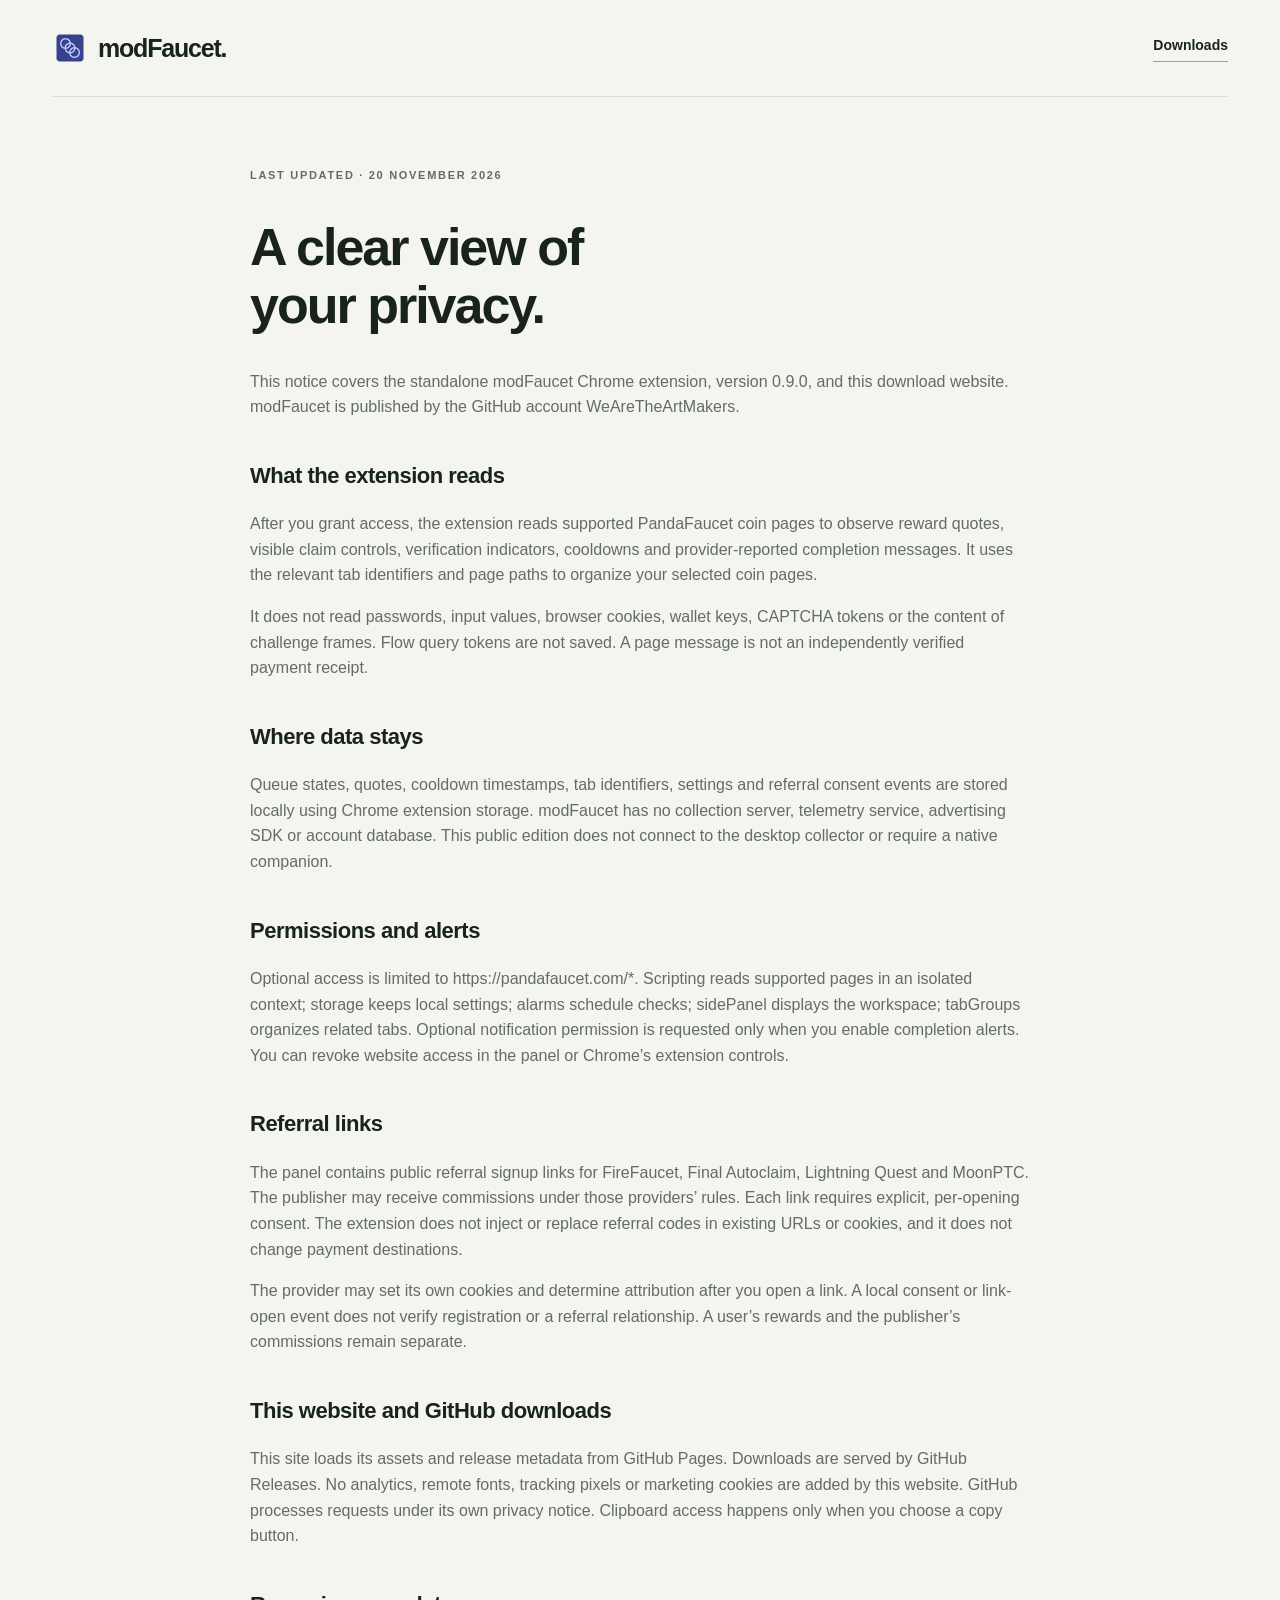
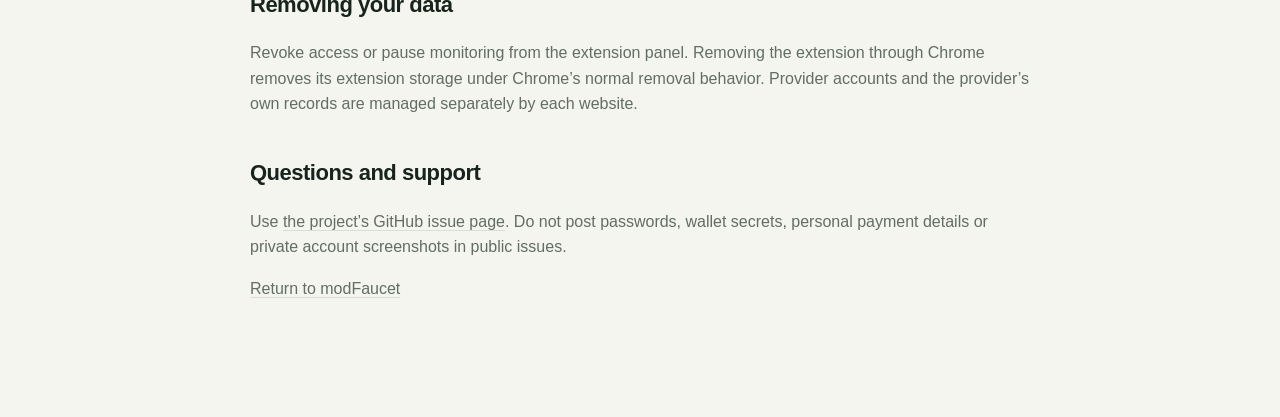
==== privacy.html @ c0ee74ca "Publish modFaucet download website and release metadata" ====
<!doctype html><html lang="en"><head><meta charset="utf-8"><meta name="viewport" content="width=device-width,initial-scale=1"><meta name="description" content="How modFaucet handles local page observations, permissions and optional referral links."><title>Privacy — modFaucet</title><link rel="icon" href="assets/icon.png"><link rel="stylesheet" href="styles.css"></head><body><header class="header wrap"><a class="brand" href="./"><img src="assets/icon.png" width="36" height="36" alt=""><span>modFaucet.</span></a><a class="text-link" href="./#releases">Downloads</a></header><main class="privacy-page wrap"><p class="eyebrow">LAST UPDATED · 20 NOVEMBER 2026</p><h1>A clear view of<br>your privacy.</h1><p>This notice covers the standalone modFaucet Chrome extension, version 0.9.0, and this download website. modFaucet is published by the GitHub account WeAreTheArtMakers.</p><h2>What the extension reads</h2><p>After you grant access, the extension reads supported PandaFaucet coin pages to observe reward quotes, visible claim controls, verification indicators, cooldowns and provider-reported completion messages. It uses the relevant tab identifiers and page paths to organize your selected coin pages.</p><p>It does not read passwords, input values, browser cookies, wallet keys, CAPTCHA tokens or the content of challenge frames. Flow query tokens are not saved. A page message is not an independently verified payment receipt.</p><h2>Where data stays</h2><p>Queue states, quotes, cooldown timestamps, tab identifiers, settings and referral consent events are stored locally using Chrome extension storage. modFaucet has no collection server, telemetry service, advertising SDK or account database. This public edition does not connect to the desktop collector or require a native companion.</p><h2>Permissions and alerts</h2><p>Optional access is limited to https://pandafaucet.com/*. Scripting reads supported pages in an isolated context; storage keeps local settings; alarms schedule checks; sidePanel displays the workspace; tabGroups organizes related tabs. Optional notification permission is requested only when you enable completion alerts. You can revoke website access in the panel or Chrome’s extension controls.</p><h2>Referral links</h2><p>The panel contains public referral signup links for FireFaucet, Final Autoclaim, Lightning Quest and MoonPTC. The publisher may receive commissions under those providers’ rules. Each link requires explicit, per-opening consent. The extension does not inject or replace referral codes in existing URLs or cookies, and it does not change payment destinations.</p><p>The provider may set its own cookies and determine attribution after you open a link. A local consent or link-open event does not verify registration or a referral relationship. A user’s rewards and the publisher’s commissions remain separate.</p><h2>This website and GitHub downloads</h2><p>This site loads its assets and release metadata from GitHub Pages. Downloads are served by GitHub Releases. No analytics, remote fonts, tracking pixels or marketing cookies are added by this website. GitHub processes requests under its own privacy notice. Clipboard access happens only when you choose a copy button.</p><h2>Removing your data</h2><p>Revoke access or pause monitoring from the extension panel. Removing the extension through Chrome removes its extension storage under Chrome’s normal removal behavior. Provider accounts and the provider’s own records are managed separately by each website.</p><h2>Questions and support</h2><p>Use <a href="https://github.com/WeAreTheArtMakers/modFaucet/issues" target="_blank" rel="noopener noreferrer">the project’s GitHub issue page</a>. Do not post passwords, wallet secrets, personal payment details or private account screenshots in public issues.</p><p><a href="./">Return to modFaucet</a></p></main></body></html>
---- styles.css ----
:root{--paper:#f4f5ef;--ink:#18231e;--muted:#626d65;--line:#d8dfd4;--lime:#d8f59b;--forest:#203c30;--white:#fff;--radius:18px;font:16px/1.6 -apple-system,BlinkMacSystemFont,"Segoe UI",Arial,sans-serif;color:var(--ink);background:var(--paper)}*{box-sizing:border-box}html{scroll-behavior:smooth;scroll-padding-top:25px}body{margin:0}a{color:inherit;text-decoration:none}button,input{font:inherit}button,a{touch-action:manipulation}button{cursor:pointer}button:focus-visible,a:focus-visible,summary:focus-visible{outline:3px solid #6a8164;outline-offset:5px}img{max-width:100%;height:auto}.wrap{max-width:1280px;width:calc(100% - 104px);margin:0 auto}.skip{position:absolute;left:20px;top:-100px;padding:12px;background:var(--ink);color:#fff;z-index:99}.skip:focus{top:10px}.header{display:flex;align-items:center;justify-content:space-between;padding:28px 0;gap:25px;border-bottom:1px solid var(--line)}.brand{display:flex;align-items:center;gap:10px;font-weight:720;font-size:25px;letter-spacing:-1.2px;white-space:nowrap}.brand-dot{color:#7c9860}.header nav{display:flex;gap:30px;font-size:14px;color:var(--muted)}.header nav a:hover{color:var(--ink)}.button{display:inline-flex;align-items:center;justify-content:center;gap:13px;padding:17px 24px;min-height:58px;border:1px solid transparent;border-radius:10px;font-size:15px;font-weight:650;line-height:1.2;transition:transform .18s,background .18s;white-space:nowrap}.button:hover{transform:translateY(-2px)}.button-small{padding:12px 18px;min-height:44px;font-size:13px}.dark{color:#fff;background:var(--ink)}.dark:hover{background:#314b3b}.lime{background:var(--lime);color:var(--ink)}.lime:hover{background:#e3ffb0}.button svg{width:20px;height:20px;stroke:currentColor;fill:none;stroke-width:1.8;stroke-linecap:round;stroke-linejoin:round}.hero{display:grid;grid-template-columns:1fr 1.08fr;align-items:center;gap:38px;padding:77px 0 80px}.eyebrow{font-size:11px;letter-spacing:1.7px;font-weight:700;line-height:1.6;margin:0 0 20px;color:var(--muted)}.chrome-mark{font-size:16px;margin-right:6px}.hero h1{font-size:clamp(48px,5.6vw,78px);font-weight:650;letter-spacing:-4.5px;line-height:1.06;margin:0 0 28px}.hero h1 em{font-style:normal;color:#637e4b}.lede{font-size:18px;line-height:1.75;color:var(--muted);max-width:440px;margin:0 0 30px}.hero-actions{display:flex;align-items:center;gap:24px}.text-link{font-size:14px;font-weight:600;border-bottom:1px solid #99a58f;padding-bottom:4px}.download-meta{display:flex;gap:13px;flex-wrap:wrap;color:var(--muted);font-size:12px;margin:19px 0 0}.download-meta span+span:before{content:'·';margin-right:13px;color:#9ca893}.install-note{font-size:12px;color:var(--muted);margin:6px 0 0}.product-stage{background:#dce7d4;border-radius:22px;padding:22px 23px 20px;position:relative;min-width:0}.stage-top{display:flex;justify-content:space-between;gap:10px;font-size:8px;letter-spacing:1px;font-weight:650;margin:0 0 18px;color:#4a6148}.preview-badge{font-size:8px;letter-spacing:0;font-weight:400;border:1px solid #b5c5ac;border-radius:20px;padding:1px 6px;white-space:nowrap}.browser-shell{background:#fafbf7;border-radius:13px;box-shadow:0 24px 45px -25px #24442e66;border:1px solid #c7d3bd;overflow:hidden}.browser-toolbar{height:39px;background:#eaf0e3;display:flex;align-items:center;gap:18px;padding:0 14px;border-bottom:1px solid #d6dfce}.window-dots{display:flex;gap:5px}.window-dots i{width:6px;height:6px;border-radius:50%;background:#b4bfaa}.tab-pill{background:#bad699;padding:4px 9px;border-radius:5px;font-size:9px;color:#304b25;font-weight:600}.tab-pill b{margin-left:8px;font-size:8px;border-radius:3px;padding:0 3px;background:#e6f3d7}.browser-plus{color:#859879;font-size:14px}.browser-url{font-size:9px;color:#7b8873;height:31px;background:#f4f6ef;padding:7px 15px;border-bottom:1px solid #e0e6da}.browser-url span{margin-right:13px}.browser-content{display:grid;grid-template-columns:.7fr 1fr;min-height:354px}.site-outline{display:flex;align-items:center;flex-direction:column;padding:43px 18px;color:#839077;background:repeating-linear-gradient(0deg,#f6f8f1,#f6f8f1 44px,#f1f4e9 44px,#f1f4e9 45px)}.panda{font-size:35px;filter:grayscale(1);opacity:.6;margin-bottom:18px}.outline-line{height:5px;background:#dfe6d7;width:55px;margin:4px;border-radius:5px}.outline-line.long{width:87px}.site-coin{border:1px solid #c9d6bc;border-radius:50%;height:63px;width:63px;display:grid;place-items:center;font-size:12px;font-weight:700;margin:25px 0 15px;background:#eaf0df}.site-outline>span{font-size:10px;line-height:1.6;text-align:center}.extension-preview{margin:0;background:#15291f;color:#eef6e7;padding:20px 17px;box-shadow:-10px 0 30px #334a3012;min-width:0}.preview-brand{display:flex;gap:6px;align-items:center;font-size:12px;font-weight:650}.preview-brand span{margin-left:auto;font-size:8px;color:#a7b89a;font-weight:400}.preview-brand img{width:24px;height:24px}.mini-eyebrow{font-size:8px;letter-spacing:1.3px;color:#a5bb94;margin:21px 0 8px}.extension-preview h2{font-size:24px;font-weight:550;letter-spacing:-.8px;line-height:1.16;margin:0 0 13px}.preview-counts{display:flex;gap:6px;margin-bottom:13px}.preview-counts span{border:1px solid #3a4b33;color:#c6d5bb;font-size:8px;padding:3px 7px;border-radius:12px}.preview-next{background:var(--lime);color:#24351a;border:0;width:100%;padding:12px 8px;border-radius:7px;font-size:11px;font-weight:650;text-align:center}.preview-next:hover{background:#e8ffb8}.preview-row{display:flex;align-items:center;gap:8px;padding:12px 0;border-bottom:1px solid #30412a}.coin-icon{width:24px;height:24px;border-radius:50%;display:grid;place-items:center;font-size:13px;flex-shrink:0}.usdt{background:#83bda5;color:#143c2b}.doge{background:#b5a473;color:#3c351f}.eth{background:#969cc2;color:#222546}.preview-row div{flex:1;min-width:0}.preview-row b{display:block;font-size:10px;font-weight:550}.preview-row small{display:block;color:#9aae8d;font-size:8px;margin-top:1px}.ready-tag{font-size:8px;color:#cee5a9}.time-tag{font-size:8px;color:#b2c19f}.preview-footer{font-size:7px;color:#9aaf8c;margin-top:14px}.stage-caption{display:flex;align-items:center;gap:12px;margin-top:22px}.caption-line{width:26px;height:1px;background:#91a77c}.stage-caption p{font-size:12px;line-height:1.4;margin:0;color:#546b48}.stage-caption strong{font-weight:600;color:#284225}.caption-label{font-size:8px;letter-spacing:1px;margin-left:auto;color:#758b68;text-align:right;max-width:90px}.coin-band{border-top:1px solid var(--line);border-bottom:1px solid var(--line);padding:26px 0}.coin-band>.wrap{display:flex;align-items:center;gap:36px}.coin-band p{font-size:9px;letter-spacing:1.3px;font-weight:650;color:#819076;max-width:120px;margin:0}.coin-ticker{display:flex;flex-wrap:wrap;justify-content:space-between;gap:15px;flex:1;color:#607253;font-size:13px;font-weight:650;letter-spacing:.5px}.section{padding-top:100px;padding-bottom:100px}.section-heading{display:flex;align-items:flex-start;flex-wrap:wrap;column-gap:50px}.section-heading>.eyebrow{width:100%;margin-bottom:18px}.section-heading h2,.privacy-strip h2,.download-section h2,.faq h2,.final-cta h2{font-size:clamp(32px,3.5vw,46px);letter-spacing:-2px;line-height:1.13;font-weight:580;margin:0}.section-heading>p:not(.eyebrow){font-size:16px;max-width:310px;color:var(--muted);margin:8px 0 0 auto}.workflow-list{margin-top:48px;border-top:1px solid var(--line)}.workflow-list article{display:flex;align-items:flex-start;gap:25px;padding:28px 0;border-bottom:1px solid var(--line)}.feature-symbol{font-size:23px;color:#6b8654;width:35px;flex-shrink:0;line-height:1.5}.workflow-list article>div:nth-child(2){max-width:650px}.workflow-list h3{font-size:20px;font-weight:600;letter-spacing:-.5px;margin:0 0 8px}.workflow-list p{font-size:15px;color:var(--muted);max-width:630px;margin:0;line-height:1.8}.feature-label{margin-left:auto;font-size:9px;letter-spacing:1px;color:#829277;padding-top:8px;white-space:nowrap}.privacy-strip{background:#e6ecdF;padding:42px 48px;border-radius:18px;display:grid;grid-template-columns:1fr 1fr;gap:50px;align-items:center}.privacy-strip .eyebrow{font-size:9px;margin-bottom:12px;display:block}.privacy-strip h2{font-size:36px}.privacy-strip p{font-size:16px;color:#5d6f52;margin-top:0}.download-section{background:#17291f;color:#eff6e7;margin-top:100px}.release-layout{display:grid;grid-template-columns:1fr 1fr;gap:95px;align-items:center}.download-section .eyebrow{color:#a6b995}.download-section h2{font-size:57px;line-height:1.08}.release-intro{font-size:17px;color:#bdccae;line-height:1.7;margin-top:22px}.release-note{font-size:12px;color:#9db18d;line-height:1.8;margin-top:30px}.release-box{padding:30px;border:1px solid #49613b;border-radius:16px;background:#203526}.release-title{display:flex;justify-content:space-between;gap:8px;color:#c5dcad;font-size:12px}.release-tag{font-size:9px;letter-spacing:1px}.release-box h3{font-size:27px;font-weight:550;letter-spacing:-.9px;margin:28px 0 9px}.release-box>p{font-size:14px;color:#aabf9b;max-width:350px}.release-box>.button{width:100%;margin-top:17px}.file-details{display:flex;flex-wrap:wrap;gap:15px;font-size:10px;color:#a6b995;margin:14px 0 20px}.checksum,.history{border-top:1px solid #405637;padding:13px 0 0;margin-top:12px;font-size:12px;color:#bdd0ac}.checksum summary,.history summary{cursor:pointer}.checksum p{font-size:12px}.checksum code{display:block;word-break:break-all;font-size:10px;color:#d5e8c3;margin:12px 0}.checksum button,.copy-address{border:1px solid #718364;border-radius:6px;padding:6px 10px;font-size:11px;color:inherit;background:transparent;cursor:pointer}.history article{margin:13px 0}.history a{text-decoration:underline}.install-steps{list-style:none;counter-reset:steps;padding:0;margin:45px 0 0;display:grid;grid-template-columns:repeat(3,1fr);gap:40px}.install-steps li{counter-increment:steps;border-top:1px solid var(--line);padding:23px 0 0}.install-steps li:before{content:counter(steps);display:inline-grid;place-items:center;background:#e5ecdC;width:28px;height:28px;border-radius:50%;font-size:12px;color:#5c7447;margin-right:9px}.install-steps li>span{font-weight:600;font-size:16px}.install-steps p{font-size:14px;color:var(--muted);line-height:1.85;margin:15px 0 12px}code{font-size:.88em;background:#5d73400d;border-radius:4px;padding:2px 4px;overflow-wrap:anywhere}.faq{display:grid;grid-template-columns:.85fr 1.15fr;gap:80px;border-top:1px solid var(--line)}.faq h2{font-size:38px}.faq details{border-bottom:1px solid var(--line);padding:18px 0}.faq details:first-child{padding-top:0}.faq summary{cursor:pointer;list-style:none;font-size:16px;font-weight:550;display:flex;justify-content:space-between;gap:20px}.faq summary:after{content:'+';color:#6d825b}.faq details[open] summary:after{content:'−'}.faq details p{font-size:14px;color:var(--muted);line-height:1.8;max-width:580px}.final-cta{display:flex;align-items:center;justify-content:space-between;gap:40px;padding:45px 0 70px}.final-cta .eyebrow{font-size:9px;margin-bottom:15px}.final-cta h2{font-size:42px}.footer{display:flex;align-items:center;flex-wrap:wrap;gap:22px;padding:30px 0;border-top:1px solid var(--line)}.footer .brand{font-size:20px}.footer p{font-size:10px;color:var(--muted);max-width:250px;line-height:1.7;margin:0 0 0 10px}.footer>div{display:flex;gap:20px;margin-left:auto;font-size:12px}.footer small{font-size:10px;color:var(--muted)}dialog{max-width:470px;width:calc(100% - 32px);padding:35px;border:1px solid #c4cfbb;border-radius:20px;color:var(--ink);background:var(--paper);box-shadow:0 30px 100px #071b2a44}dialog::backdrop{background:#10291ec2;backdrop-filter:blur(5px)}dialog h2{font-size:38px;line-height:1.12;letter-spacing:-1.8px;font-weight:600;margin:12px 0 25px}dialog ol{padding-left:20px;font-size:14px;color:var(--muted)}dialog li{margin-bottom:13px;padding-left:5px}dialog .button{width:100%;font-size:13px;margin-top:10px}.dialog-close{position:absolute;right:14px;top:9px;background:none;border:0;font-size:28px;color:var(--muted)}.dialog-note{font-size:11px;color:var(--muted);margin-bottom:0}#toast:empty{display:none}#toast{position:fixed;bottom:22px;left:50%;transform:translateX(-50%);padding:12px 22px;border:1px solid #819c67;border-radius:10px;color:#eff5e8;background:#263e2c;font-size:13px;box-shadow:0 8px 35px #0a211f33;max-width:calc(100% - 30px);z-index:50}.privacy-page{max-width:780px;padding:70px 0 100px}.privacy-page h1{font-size:52px;letter-spacing:-2px;line-height:1.1}.privacy-page h2{font-size:22px;letter-spacing:-.5px;margin-top:38px}.privacy-page p,.privacy-page li{color:var(--muted)}.privacy-page a{border-bottom:1px solid var(--line)}
@media(min-width:1450px){.hero h1{font-size:80px}}@media(max-width:1100px){.wrap{width:calc(100% - 64px)}.hero{gap:25px}.hero h1{letter-spacing:-3px}.hero-actions{gap:16px;flex-wrap:wrap}.product-stage{padding:18px}.browser-content{grid-template-columns:.55fr 1fr}.site-outline{padding:43px 10px}.release-layout{gap:55px}.extension-preview{padding:18px 13px}.preview-brand span{display:none}.caption-label{display:none}.feature-label{display:none}}@media(max-width:800px){.header nav{gap:20px}.header nav a:first-child{display:none}.hero{grid-template-columns:1fr;gap:45px;padding-top:48px;padding-bottom:50px}.hero h1{font-size:65px;letter-spacing:-3.8px}.hero-copy{max-width:580px}.lede{max-width:500px}.product-stage{padding:22px;max-width:600px;width:100%;justify-self:center}.browser-content{grid-template-columns:.8fr 1fr}.extension-preview{padding:22px}.preview-brand span{display:block}.stage-top,.preview-badge{font-size:9px}.preview-brand{font-size:14px}.extension-preview h2{font-size:30px}.preview-next{font-size:13px}.preview-row b{font-size:12px}.preview-row small{font-size:10px}.preview-counts span,.ready-tag,.time-tag{font-size:10px}.mini-eyebrow{font-size:10px}.preview-footer{font-size:9px}.site-outline>span{font-size:12px}.caption-label{display:block}.coin-band>.wrap{display:block}.coin-band p{max-width:none;margin-bottom:15px}.coin-ticker{justify-content:flex-start;gap:20px}.section{padding-top:65px;padding-bottom:65px}.section-heading>p:not(.eyebrow){margin:20px 0 0;max-width:450px}.section-heading h2{width:100%;font-size:39px}.privacy-strip{padding:30px;gap:30px}.privacy-strip h2{font-size:31px}.privacy-strip p{font-size:14px}.release-layout{grid-template-columns:1fr;gap:30px}.download-section{margin-top:65px}.download-section h2{font-size:48px}.release-note{margin-top:15px}.release-box{max-width:600px}.install-steps{grid-template-columns:1fr;gap:20px}.install-steps li{padding-top:18px}.install-steps p{max-width:600px}.faq{grid-template-columns:1fr;gap:35px}.footer p{display:none}.footer small{width:100%}}@media(max-width:480px){.wrap{width:calc(100% - 40px)}.header{gap:12px;padding:20px 0}.header .brand{font-size:23px}.header .brand img{width:31px}.header nav{display:none}.button-small{font-size:11px;padding:11px 12px}.hero{padding-top:38px;gap:35px}.hero .eyebrow{font-size:9px;letter-spacing:1.2px}.hero h1{font-size:51px;letter-spacing:-3px}.lede{font-size:16px}.hero-actions{gap:20px}.hero-actions>.button{padding:17px 22px}.text-link{font-size:13px}.download-meta{font-size:11px;gap:10px}.download-meta span+span:before{margin-right:10px}.install-note{font-size:10px}.product-stage{padding:14px 12px 18px;border-radius:15px}.stage-top{font-size:7px;gap:4px;margin-bottom:12px}.preview-badge{font-size:7px}.browser-content{grid-template-columns:.6fr 1fr;min-height:330px}.extension-preview{padding:16px 12px}.preview-brand{font-size:11px}.preview-brand span{display:none}.extension-preview h2{font-size:25px}.preview-next{font-size:11px}.preview-row b{font-size:10px}.preview-row small{font-size:8px}.preview-counts span,.ready-tag,.time-tag{font-size:8px}.preview-footer{font-size:7px}.site-outline{padding:35px 5px}.site-outline>span{font-size:9px}.outline-line.long{width:60px}.outline-line{width:40px}.panda{font-size:29px}.stage-caption{gap:9px;margin-top:18px}.stage-caption p{font-size:11px}.caption-label{font-size:7px;max-width:90px}.coin-ticker{font-size:12px;gap:16px}.workflow-list article{gap:15px}.feature-symbol{width:24px;font-size:21px}.workflow-list h3{font-size:18px}.workflow-list p{font-size:14px}.privacy-strip{grid-template-columns:1fr;gap:20px;padding:28px}.privacy-strip p{font-size:15px}.release-box{padding:22px}.release-box h3{font-size:25px}.release-layout{gap:35px}.download-section h2{font-size:44px}.file-details{font-size:9px;gap:12px}.section-heading h2,.faq h2{font-size:34px}.final-cta{align-items:flex-start;flex-direction:column;gap:28px;padding-top:10px;padding-bottom:45px}.final-cta h2{font-size:36px}.footer{gap:18px}.footer>div{gap:15px;font-size:11px}.footer .brand{font-size:19px}.footer .brand img{width:24px}.privacy-page h1{font-size:41px}}@media(prefers-reduced-motion:reduce){html{scroll-behavior:auto}*,*:before,*:after{transition:none!important;animation:none!important}}

/* Keep live instructions readable; miniature preview typography is illustrative. */
.workflow-list p,.faq details p,.install-steps p,.release-box>p{font-size:16px}.file-details{font-size:12px}.install-note{font-size:12px}.release-note{font-size:14px}
@media(max-width:380px){.header{gap:8px}.header .brand{font-size:20px;gap:5px}.header .brand img{width:25px}.header>.button{font-size:10px;padding:10px 8px;min-height:40px}.hero h1{font-size:47px;letter-spacing:-2.8px}.preview-brand{font-size:10px}.preview-brand img{width:20px}.preview-row{gap:5px}.coin-icon{width:20px;height:20px}.extension-preview{padding:15px 9px}}
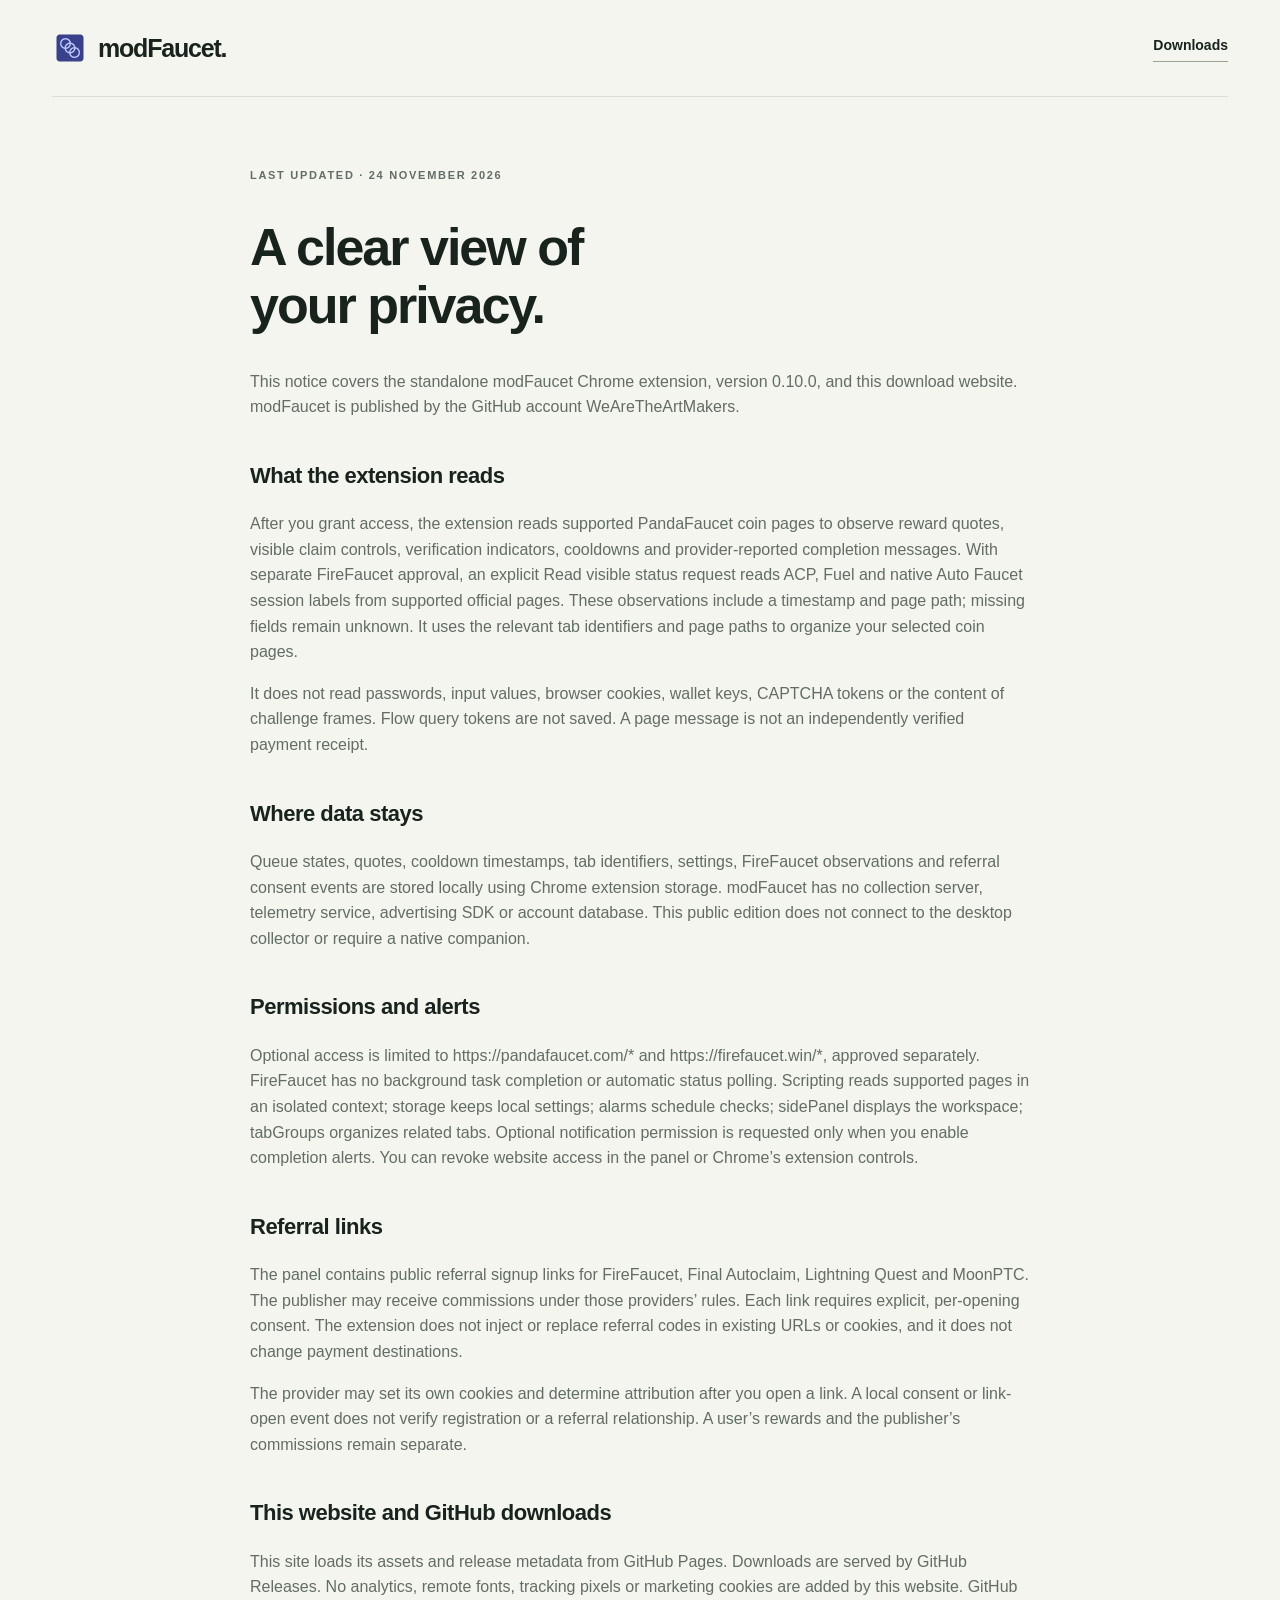
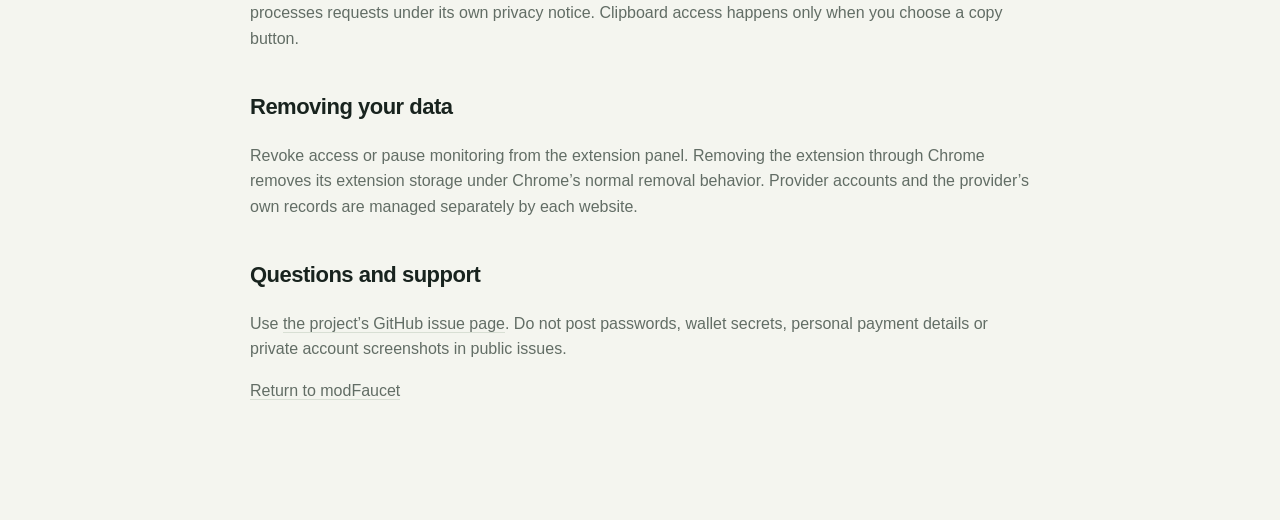
==== commit a49d3e1b: "Add FireFaucet workspace preview and v0.10.0 downloads" ====
--- a/privacy.html
+++ b/privacy.html
@@ -1 +1 @@
-<!doctype html><html lang="en"><head><meta charset="utf-8"><meta name="viewport" content="width=device-width,initial-scale=1"><meta name="description" content="How modFaucet handles local page observations, permissions and optional referral links."><title>Privacy — modFaucet</title><link rel="icon" href="assets/icon.png"><link rel="stylesheet" href="styles.css"></head><body><header class="header wrap"><a class="brand" href="./"><img src="assets/icon.png" width="36" height="36" alt=""><span>modFaucet.</span></a><a class="text-link" href="./#releases">Downloads</a></header><main class="privacy-page wrap"><p class="eyebrow">LAST UPDATED · 20 NOVEMBER 2026</p><h1>A clear view of<br>your privacy.</h1><p>This notice covers the standalone modFaucet Chrome extension, version 0.9.0, and this download website. modFaucet is published by the GitHub account WeAreTheArtMakers.</p><h2>What the extension reads</h2><p>After you grant access, the extension reads supported PandaFaucet coin pages to observe reward quotes, visible claim controls, verification indicators, cooldowns and provider-reported completion messages. It uses the relevant tab identifiers and page paths to organize your selected coin pages.</p><p>It does not read passwords, input values, browser cookies, wallet keys, CAPTCHA tokens or the content of challenge frames. Flow query tokens are not saved. A page message is not an independently verified payment receipt.</p><h2>Where data stays</h2><p>Queue states, quotes, cooldown timestamps, tab identifiers, settings and referral consent events are stored locally using Chrome extension storage. modFaucet has no collection server, telemetry service, advertising SDK or account database. This public edition does not connect to the desktop collector or require a native companion.</p><h2>Permissions and alerts</h2><p>Optional access is limited to https://pandafaucet.com/*. Scripting reads supported pages in an isolated context; storage keeps local settings; alarms schedule checks; sidePanel displays the workspace; tabGroups organizes related tabs. Optional notification permission is requested only when you enable completion alerts. You can revoke website access in the panel or Chrome’s extension controls.</p><h2>Referral links</h2><p>The panel contains public referral signup links for FireFaucet, Final Autoclaim, Lightning Quest and MoonPTC. The publisher may receive commissions under those providers’ rules. Each link requires explicit, per-opening consent. The extension does not inject or replace referral codes in existing URLs or cookies, and it does not change payment destinations.</p><p>The provider may set its own cookies and determine attribution after you open a link. A local consent or link-open event does not verify registration or a referral relationship. A user’s rewards and the publisher’s commissions remain separate.</p><h2>This website and GitHub downloads</h2><p>This site loads its assets and release metadata from GitHub Pages. Downloads are served by GitHub Releases. No analytics, remote fonts, tracking pixels or marketing cookies are added by this website. GitHub processes requests under its own privacy notice. Clipboard access happens only when you choose a copy button.</p><h2>Removing your data</h2><p>Revoke access or pause monitoring from the extension panel. Removing the extension through Chrome removes its extension storage under Chrome’s normal removal behavior. Provider accounts and the provider’s own records are managed separately by each website.</p><h2>Questions and support</h2><p>Use <a href="https://github.com/WeAreTheArtMakers/modFaucet/issues" target="_blank" rel="noopener noreferrer">the project’s GitHub issue page</a>. Do not post passwords, wallet secrets, personal payment details or private account screenshots in public issues.</p><p><a href="./">Return to modFaucet</a></p></main></body></html>
+<!doctype html><html lang="en"><head><meta charset="utf-8"><meta name="viewport" content="width=device-width,initial-scale=1"><meta name="description" content="How modFaucet handles local page observations, permissions and optional referral links."><title>Privacy — modFaucet</title><link rel="icon" href="assets/icon.png"><link rel="stylesheet" href="styles.css"></head><body><header class="header wrap"><a class="brand" href="./"><img src="assets/icon.png" width="36" height="36" alt=""><span>modFaucet.</span></a><a class="text-link" href="./#releases">Downloads</a></header><main class="privacy-page wrap"><p class="eyebrow">LAST UPDATED · 24 NOVEMBER 2026</p><h1>A clear view of<br>your privacy.</h1><p>This notice covers the standalone modFaucet Chrome extension, version 0.10.0, and this download website. modFaucet is published by the GitHub account WeAreTheArtMakers.</p><h2>What the extension reads</h2><p>After you grant access, the extension reads supported PandaFaucet coin pages to observe reward quotes, visible claim controls, verification indicators, cooldowns and provider-reported completion messages. With separate FireFaucet approval, an explicit Read visible status request reads ACP, Fuel and native Auto Faucet session labels from supported official pages. These observations include a timestamp and page path; missing fields remain unknown. It uses the relevant tab identifiers and page paths to organize your selected coin pages.</p><p>It does not read passwords, input values, browser cookies, wallet keys, CAPTCHA tokens or the content of challenge frames. Flow query tokens are not saved. A page message is not an independently verified payment receipt.</p><h2>Where data stays</h2><p>Queue states, quotes, cooldown timestamps, tab identifiers, settings, FireFaucet observations and referral consent events are stored locally using Chrome extension storage. modFaucet has no collection server, telemetry service, advertising SDK or account database. This public edition does not connect to the desktop collector or require a native companion.</p><h2>Permissions and alerts</h2><p>Optional access is limited to https://pandafaucet.com/* and https://firefaucet.win/*, approved separately. FireFaucet has no background task completion or automatic status polling. Scripting reads supported pages in an isolated context; storage keeps local settings; alarms schedule checks; sidePanel displays the workspace; tabGroups organizes related tabs. Optional notification permission is requested only when you enable completion alerts. You can revoke website access in the panel or Chrome’s extension controls.</p><h2>Referral links</h2><p>The panel contains public referral signup links for FireFaucet, Final Autoclaim, Lightning Quest and MoonPTC. The publisher may receive commissions under those providers’ rules. Each link requires explicit, per-opening consent. The extension does not inject or replace referral codes in existing URLs or cookies, and it does not change payment destinations.</p><p>The provider may set its own cookies and determine attribution after you open a link. A local consent or link-open event does not verify registration or a referral relationship. A user’s rewards and the publisher’s commissions remain separate.</p><h2>This website and GitHub downloads</h2><p>This site loads its assets and release metadata from GitHub Pages. Downloads are served by GitHub Releases. No analytics, remote fonts, tracking pixels or marketing cookies are added by this website. GitHub processes requests under its own privacy notice. Clipboard access happens only when you choose a copy button.</p><h2>Removing your data</h2><p>Revoke access or pause monitoring from the extension panel. Removing the extension through Chrome removes its extension storage under Chrome’s normal removal behavior. Provider accounts and the provider’s own records are managed separately by each website.</p><h2>Questions and support</h2><p>Use <a href="https://github.com/WeAreTheArtMakers/modFaucet/issues" target="_blank" rel="noopener noreferrer">the project’s GitHub issue page</a>. Do not post passwords, wallet secrets, personal payment details or private account screenshots in public issues.</p><p><a href="./">Return to modFaucet</a></p></main></body></html>
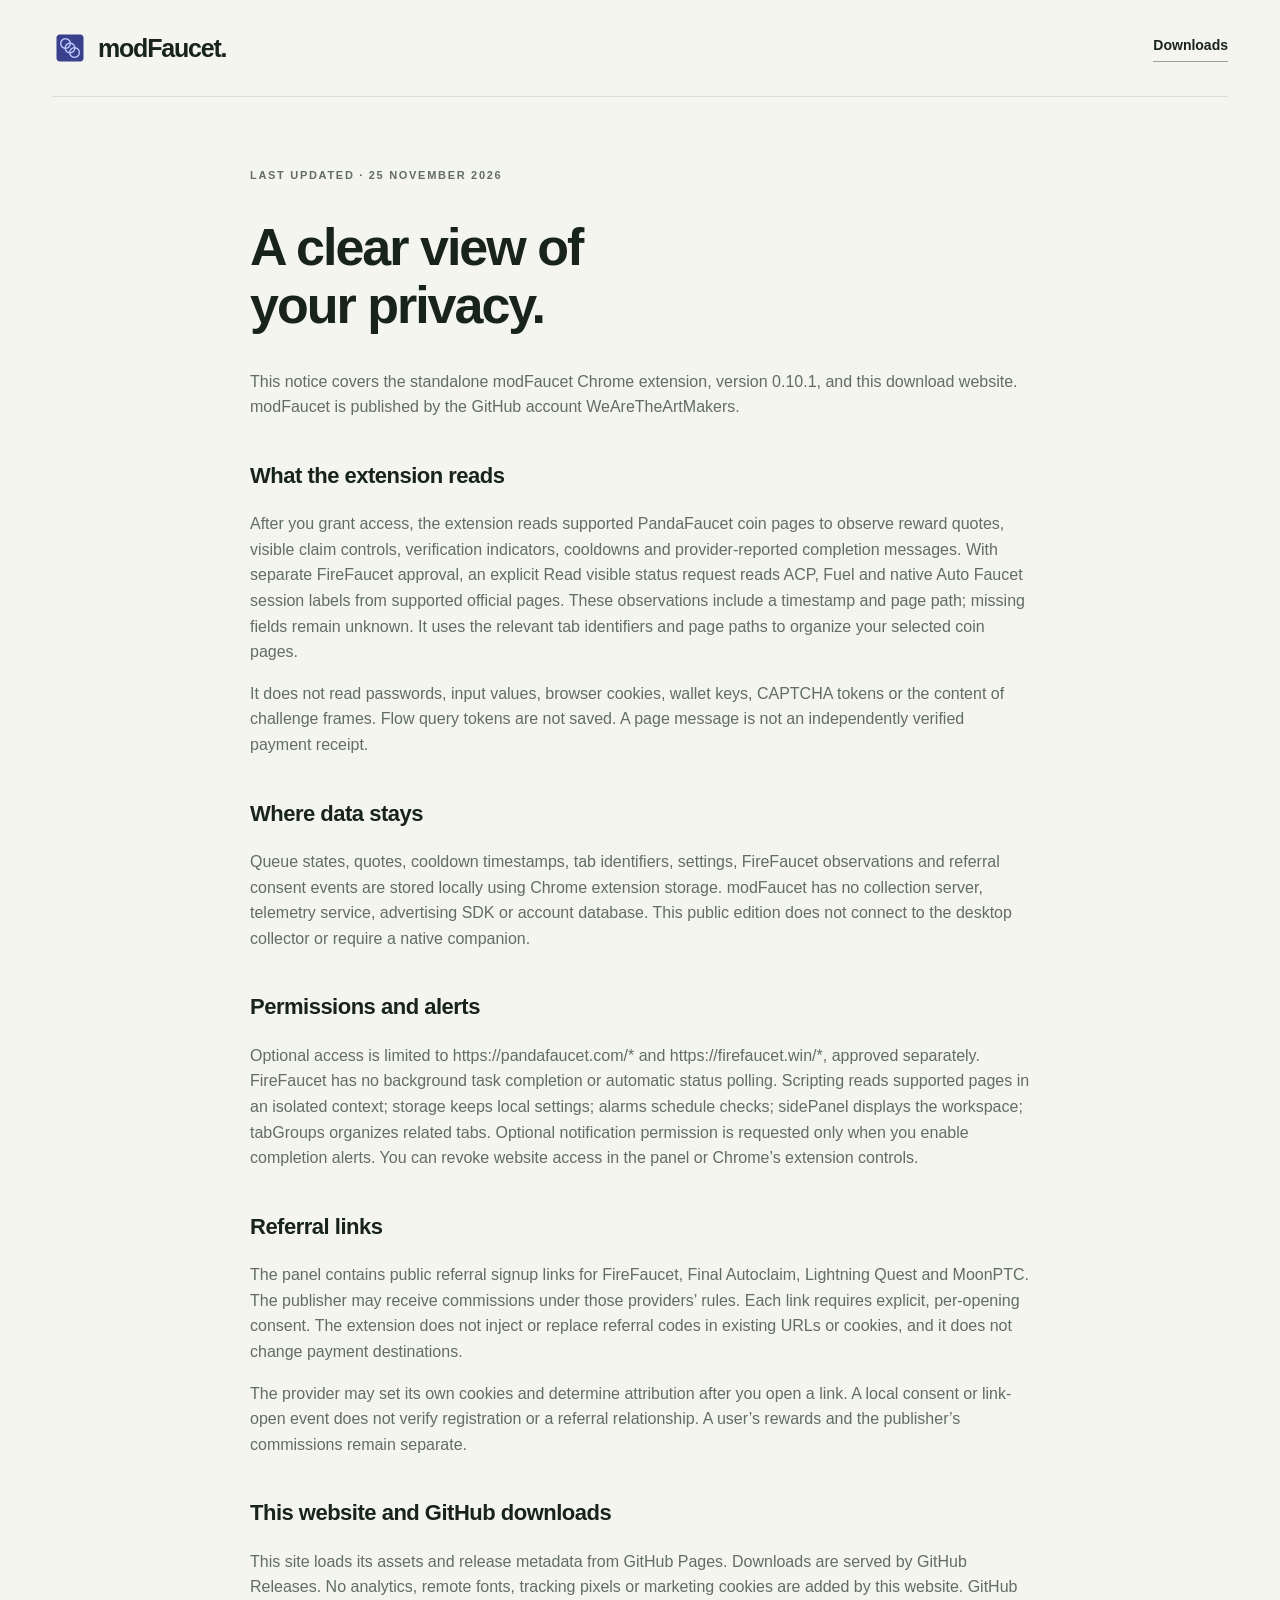
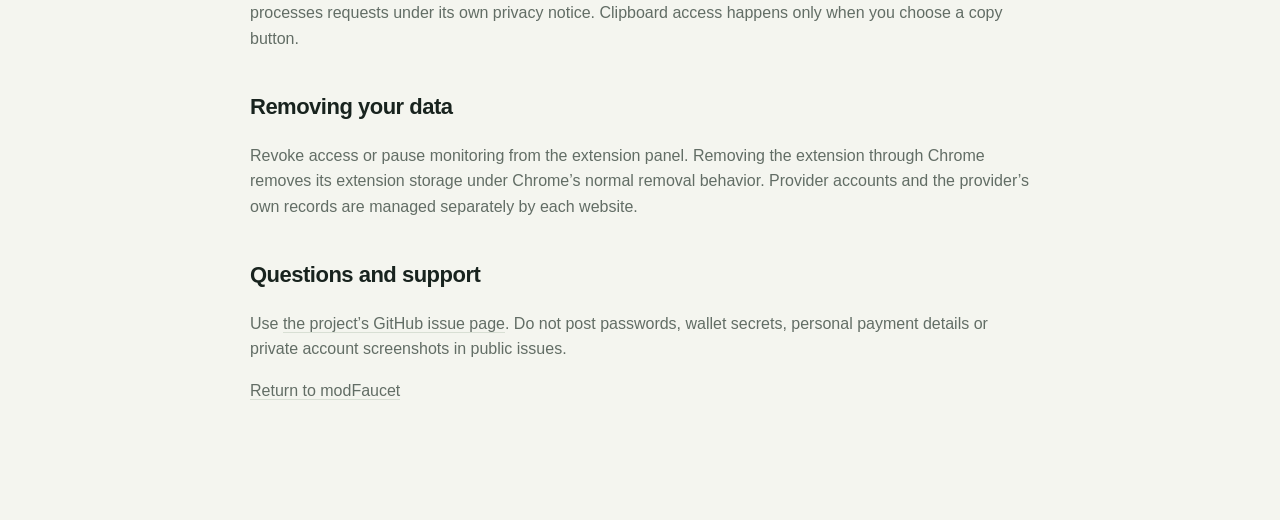
==== commit 1711d723: "Publish FireFaucet follow-up fixes v0.10.1" ====
--- a/privacy.html
+++ b/privacy.html
@@ -1 +1 @@
-<!doctype html><html lang="en"><head><meta charset="utf-8"><meta name="viewport" content="width=device-width,initial-scale=1"><meta name="description" content="How modFaucet handles local page observations, permissions and optional referral links."><title>Privacy — modFaucet</title><link rel="icon" href="assets/icon.png"><link rel="stylesheet" href="styles.css"></head><body><header class="header wrap"><a class="brand" href="./"><img src="assets/icon.png" width="36" height="36" alt=""><span>modFaucet.</span></a><a class="text-link" href="./#releases">Downloads</a></header><main class="privacy-page wrap"><p class="eyebrow">LAST UPDATED · 24 NOVEMBER 2026</p><h1>A clear view of<br>your privacy.</h1><p>This notice covers the standalone modFaucet Chrome extension, version 0.10.0, and this download website. modFaucet is published by the GitHub account WeAreTheArtMakers.</p><h2>What the extension reads</h2><p>After you grant access, the extension reads supported PandaFaucet coin pages to observe reward quotes, visible claim controls, verification indicators, cooldowns and provider-reported completion messages. With separate FireFaucet approval, an explicit Read visible status request reads ACP, Fuel and native Auto Faucet session labels from supported official pages. These observations include a timestamp and page path; missing fields remain unknown. It uses the relevant tab identifiers and page paths to organize your selected coin pages.</p><p>It does not read passwords, input values, browser cookies, wallet keys, CAPTCHA tokens or the content of challenge frames. Flow query tokens are not saved. A page message is not an independently verified payment receipt.</p><h2>Where data stays</h2><p>Queue states, quotes, cooldown timestamps, tab identifiers, settings, FireFaucet observations and referral consent events are stored locally using Chrome extension storage. modFaucet has no collection server, telemetry service, advertising SDK or account database. This public edition does not connect to the desktop collector or require a native companion.</p><h2>Permissions and alerts</h2><p>Optional access is limited to https://pandafaucet.com/* and https://firefaucet.win/*, approved separately. FireFaucet has no background task completion or automatic status polling. Scripting reads supported pages in an isolated context; storage keeps local settings; alarms schedule checks; sidePanel displays the workspace; tabGroups organizes related tabs. Optional notification permission is requested only when you enable completion alerts. You can revoke website access in the panel or Chrome’s extension controls.</p><h2>Referral links</h2><p>The panel contains public referral signup links for FireFaucet, Final Autoclaim, Lightning Quest and MoonPTC. The publisher may receive commissions under those providers’ rules. Each link requires explicit, per-opening consent. The extension does not inject or replace referral codes in existing URLs or cookies, and it does not change payment destinations.</p><p>The provider may set its own cookies and determine attribution after you open a link. A local consent or link-open event does not verify registration or a referral relationship. A user’s rewards and the publisher’s commissions remain separate.</p><h2>This website and GitHub downloads</h2><p>This site loads its assets and release metadata from GitHub Pages. Downloads are served by GitHub Releases. No analytics, remote fonts, tracking pixels or marketing cookies are added by this website. GitHub processes requests under its own privacy notice. Clipboard access happens only when you choose a copy button.</p><h2>Removing your data</h2><p>Revoke access or pause monitoring from the extension panel. Removing the extension through Chrome removes its extension storage under Chrome’s normal removal behavior. Provider accounts and the provider’s own records are managed separately by each website.</p><h2>Questions and support</h2><p>Use <a href="https://github.com/WeAreTheArtMakers/modFaucet/issues" target="_blank" rel="noopener noreferrer">the project’s GitHub issue page</a>. Do not post passwords, wallet secrets, personal payment details or private account screenshots in public issues.</p><p><a href="./">Return to modFaucet</a></p></main></body></html>
+<!doctype html><html lang="en"><head><meta charset="utf-8"><meta name="viewport" content="width=device-width,initial-scale=1"><meta name="description" content="How modFaucet handles local page observations, permissions and optional referral links."><title>Privacy — modFaucet</title><link rel="icon" href="assets/icon.png"><link rel="stylesheet" href="styles.css"></head><body><header class="header wrap"><a class="brand" href="./"><img src="assets/icon.png" width="36" height="36" alt=""><span>modFaucet.</span></a><a class="text-link" href="./#releases">Downloads</a></header><main class="privacy-page wrap"><p class="eyebrow">LAST UPDATED · 25 NOVEMBER 2026</p><h1>A clear view of<br>your privacy.</h1><p>This notice covers the standalone modFaucet Chrome extension, version 0.10.1, and this download website. modFaucet is published by the GitHub account WeAreTheArtMakers.</p><h2>What the extension reads</h2><p>After you grant access, the extension reads supported PandaFaucet coin pages to observe reward quotes, visible claim controls, verification indicators, cooldowns and provider-reported completion messages. With separate FireFaucet approval, an explicit Read visible status request reads ACP, Fuel and native Auto Faucet session labels from supported official pages. These observations include a timestamp and page path; missing fields remain unknown. It uses the relevant tab identifiers and page paths to organize your selected coin pages.</p><p>It does not read passwords, input values, browser cookies, wallet keys, CAPTCHA tokens or the content of challenge frames. Flow query tokens are not saved. A page message is not an independently verified payment receipt.</p><h2>Where data stays</h2><p>Queue states, quotes, cooldown timestamps, tab identifiers, settings, FireFaucet observations and referral consent events are stored locally using Chrome extension storage. modFaucet has no collection server, telemetry service, advertising SDK or account database. This public edition does not connect to the desktop collector or require a native companion.</p><h2>Permissions and alerts</h2><p>Optional access is limited to https://pandafaucet.com/* and https://firefaucet.win/*, approved separately. FireFaucet has no background task completion or automatic status polling. Scripting reads supported pages in an isolated context; storage keeps local settings; alarms schedule checks; sidePanel displays the workspace; tabGroups organizes related tabs. Optional notification permission is requested only when you enable completion alerts. You can revoke website access in the panel or Chrome’s extension controls.</p><h2>Referral links</h2><p>The panel contains public referral signup links for FireFaucet, Final Autoclaim, Lightning Quest and MoonPTC. The publisher may receive commissions under those providers’ rules. Each link requires explicit, per-opening consent. The extension does not inject or replace referral codes in existing URLs or cookies, and it does not change payment destinations.</p><p>The provider may set its own cookies and determine attribution after you open a link. A local consent or link-open event does not verify registration or a referral relationship. A user’s rewards and the publisher’s commissions remain separate.</p><h2>This website and GitHub downloads</h2><p>This site loads its assets and release metadata from GitHub Pages. Downloads are served by GitHub Releases. No analytics, remote fonts, tracking pixels or marketing cookies are added by this website. GitHub processes requests under its own privacy notice. Clipboard access happens only when you choose a copy button.</p><h2>Removing your data</h2><p>Revoke access or pause monitoring from the extension panel. Removing the extension through Chrome removes its extension storage under Chrome’s normal removal behavior. Provider accounts and the provider’s own records are managed separately by each website.</p><h2>Questions and support</h2><p>Use <a href="https://github.com/WeAreTheArtMakers/modFaucet/issues" target="_blank" rel="noopener noreferrer">the project’s GitHub issue page</a>. Do not post passwords, wallet secrets, personal payment details or private account screenshots in public issues.</p><p><a href="./">Return to modFaucet</a></p></main></body></html>
